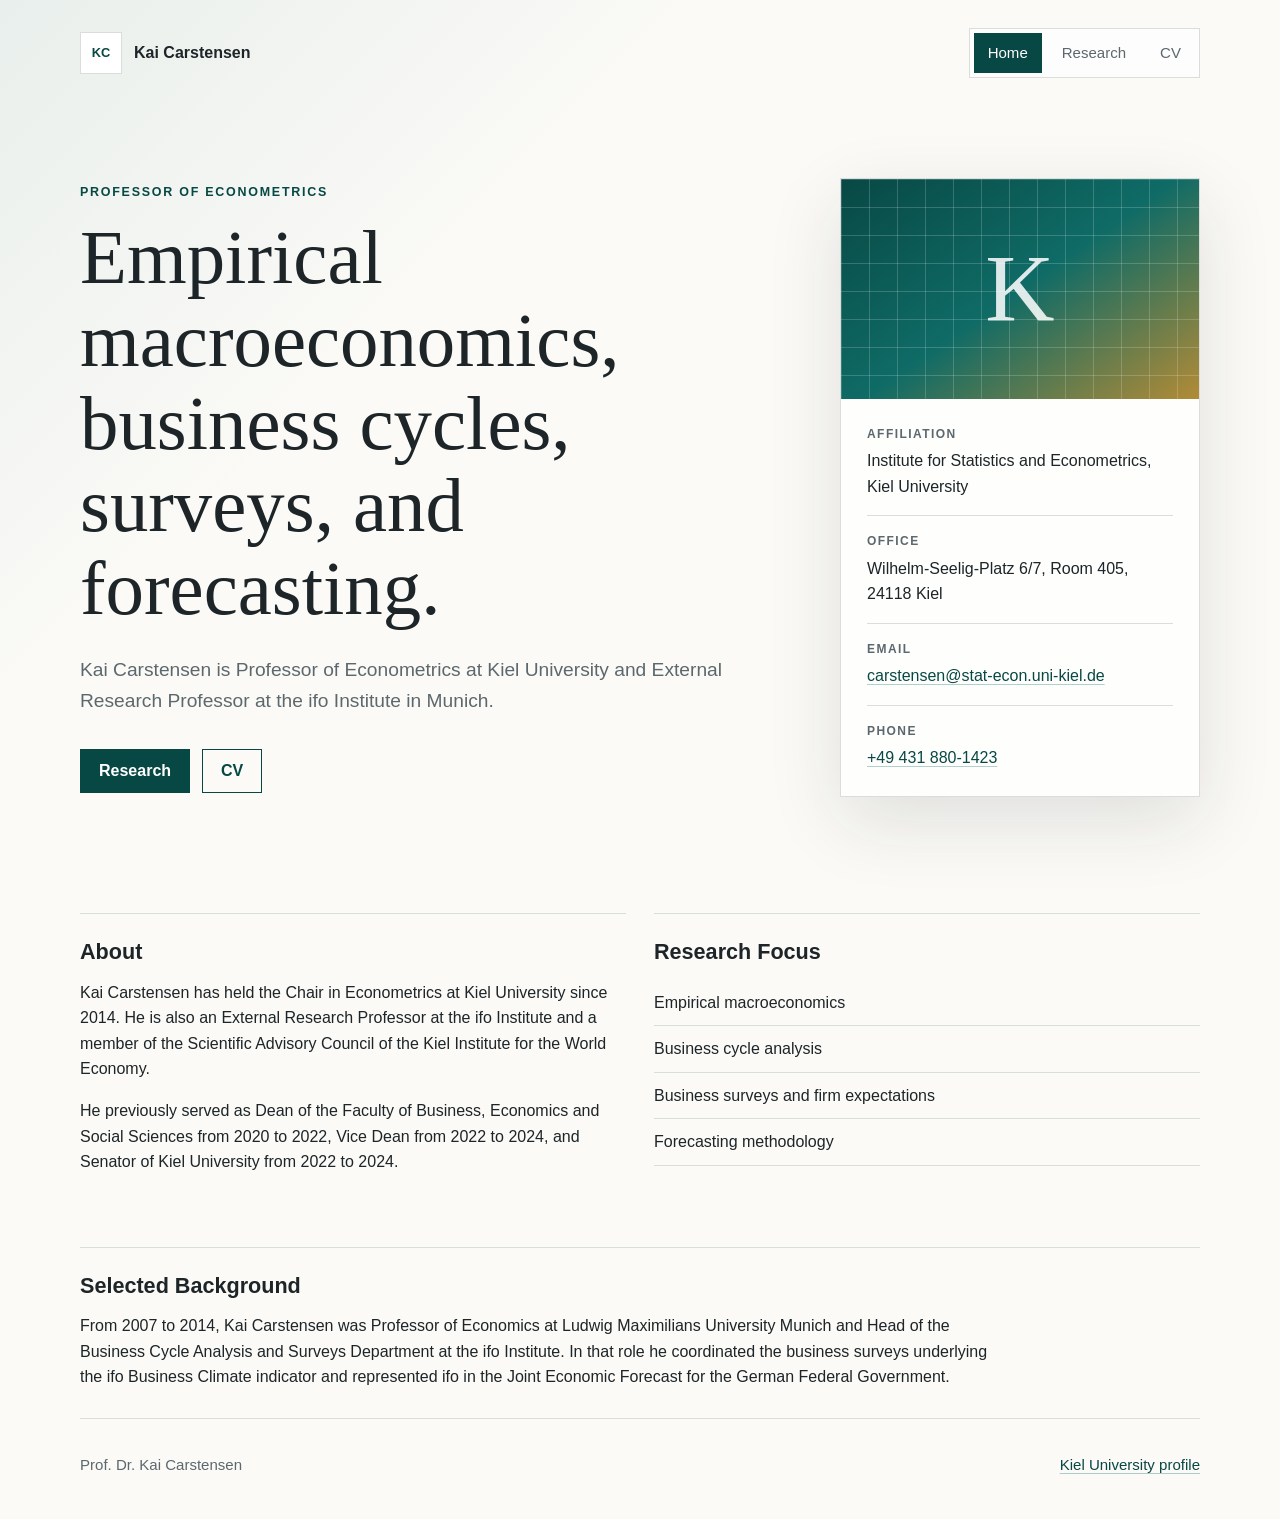
==== index.html @ f16e0e65 "Initial commit Initial website build" ====
<!doctype html>
<html lang="en">
  <head>
    <meta charset="utf-8">
    <meta name="viewport" content="width=device-width, initial-scale=1">
    <title>Kai Carstensen | Econometrics</title>
    <meta name="description" content="Personal academic website of Prof. Dr. Kai Carstensen, Professor of Econometrics at Kiel University.">
    <link rel="stylesheet" href="assets/styles.css">
  </head>
  <body class="page-home">
    <header class="site-header">
      <a class="brand" href="index.html" aria-label="Kai Carstensen home">
        <span class="brand-mark">KC</span>
        <span>Kai Carstensen</span>
      </a>
      <nav class="nav" aria-label="Primary navigation">
        <a class="active" href="index.html">Home</a>
        <a href="research.html">Research</a>
        <a href="cv.html">CV</a>
      </nav>
    </header>

    <main>
      <section class="hero">
        <div class="hero-copy">
          <p class="eyebrow">Professor of Econometrics</p>
          <h1>Empirical macroeconomics, business cycles, surveys, and forecasting.</h1>
          <p class="lead">Kai Carstensen is Professor of Econometrics at Kiel University and External Research Professor at the ifo Institute in Munich.</p>
          <div class="actions" aria-label="Key links">
            <a class="button" href="research.html">Research</a>
            <a class="button secondary" href="cv.html">CV</a>
          </div>
        </div>
        <aside class="profile-panel" aria-label="Contact information">
          <div class="portrait" aria-hidden="true">
            <span>K</span>
          </div>
          <dl>
            <div>
              <dt>Affiliation</dt>
              <dd>Institute for Statistics and Econometrics, Kiel University</dd>
            </div>
            <div>
              <dt>Office</dt>
              <dd>Wilhelm-Seelig-Platz 6/7, Room 405, 24118 Kiel</dd>
            </div>
            <div>
              <dt>Email</dt>
              <dd><a href="mailto:carstensen@stat-econ.uni-kiel.de">carstensen@stat-econ.uni-kiel.de</a></dd>
            </div>
            <div>
              <dt>Phone</dt>
              <dd><a href="tel:+494318801423">+49 431 880-1423</a></dd>
            </div>
          </dl>
        </aside>
      </section>

      <section class="section-grid">
        <article>
          <h2>About</h2>
          <p>Kai Carstensen has held the Chair in Econometrics at Kiel University since 2014. He is also an External Research Professor at the ifo Institute and a member of the Scientific Advisory Council of the Kiel Institute for the World Economy.</p>
          <p>He previously served as Dean of the Faculty of Business, Economics and Social Sciences from 2020 to 2022, Vice Dean from 2022 to 2024, and Senator of Kiel University from 2022 to 2024.</p>
        </article>
        <article>
          <h2>Research Focus</h2>
          <ul class="clean-list">
            <li>Empirical macroeconomics</li>
            <li>Business cycle analysis</li>
            <li>Business surveys and firm expectations</li>
            <li>Forecasting methodology</li>
          </ul>
        </article>
      </section>

      <section class="wide-section">
        <h2>Selected Background</h2>
        <p>From 2007 to 2014, Kai Carstensen was Professor of Economics at Ludwig Maximilians University Munich and Head of the Business Cycle Analysis and Surveys Department at the ifo Institute. In that role he coordinated the business surveys underlying the ifo Business Climate indicator and represented ifo in the Joint Economic Forecast for the German Federal Government.</p>
      </section>
    </main>

    <footer class="site-footer">
      <span>Prof. Dr. Kai Carstensen</span>
      <a href="https://www.stat-econ.uni-kiel.de/en/team/prof-dr-kai-carstensen">Kiel University profile</a>
    </footer>
  </body>
</html>
---- assets/styles.css ----
:root {
  --ink: #1d2528;
  --muted: #5c686d;
  --line: #d9dedc;
  --paper: #fbfaf7;
  --soft: #eef3ef;
  --accent: #0f6b66;
  --accent-dark: #084844;
  --gold: #b28b36;
  --white: #ffffff;
  --shadow: 0 24px 70px rgba(24, 34, 35, 0.12);
}

* {
  box-sizing: border-box;
}

html {
  font-size: 16px;
}

body {
  margin: 0;
  background:
    linear-gradient(135deg, rgba(15, 107, 102, 0.08), transparent 32rem),
    var(--paper);
  color: var(--ink);
  font-family: "Inter", "Segoe UI", Arial, sans-serif;
  line-height: 1.6;
}

a {
  color: var(--accent-dark);
  text-decoration-color: rgba(15, 107, 102, 0.32);
  text-underline-offset: 0.18em;
}

a:hover {
  color: var(--accent);
}

.site-header,
.site-footer,
main {
  width: min(1120px, calc(100% - 40px));
  margin: 0 auto;
}

.site-header {
  display: flex;
  align-items: center;
  justify-content: space-between;
  padding: 28px 0;
  gap: 24px;
}

.brand {
  display: inline-flex;
  align-items: center;
  gap: 12px;
  color: var(--ink);
  font-weight: 700;
  text-decoration: none;
}

.brand-mark {
  display: grid;
  place-items: center;
  width: 42px;
  height: 42px;
  border: 1px solid var(--line);
  background: var(--white);
  color: var(--accent-dark);
  font-size: 0.8rem;
  letter-spacing: 0;
}

.nav {
  display: flex;
  align-items: center;
  gap: 6px;
  padding: 4px;
  border: 1px solid var(--line);
  background: rgba(255, 255, 255, 0.72);
}

.nav a {
  padding: 8px 14px;
  color: var(--muted);
  font-size: 0.94rem;
  text-decoration: none;
}

.nav a.active,
.nav a:hover {
  background: var(--accent-dark);
  color: var(--white);
}

.hero {
  display: grid;
  grid-template-columns: minmax(0, 1fr) 360px;
  gap: 48px;
  align-items: center;
  min-height: calc(100vh - 190px);
  padding: 72px 0 88px;
}

.hero-copy {
  max-width: 720px;
}

.eyebrow {
  margin: 0 0 14px;
  color: var(--accent-dark);
  font-size: 0.78rem;
  font-weight: 800;
  letter-spacing: 0.14em;
  text-transform: uppercase;
}

h1,
h2 {
  margin: 0;
  line-height: 1.08;
  letter-spacing: 0;
}

h1 {
  max-width: 850px;
  font-family: Georgia, "Times New Roman", serif;
  font-size: clamp(2.55rem, 6vw, 5.65rem);
  font-weight: 500;
}

h2 {
  font-size: 1.35rem;
  margin-bottom: 16px;
}

p {
  margin: 0 0 16px;
}

.lead {
  max-width: 690px;
  margin-top: 24px;
  color: var(--muted);
  font-size: 1.2rem;
}

.lead.compact {
  font-size: 1.05rem;
}

.actions {
  display: flex;
  flex-wrap: wrap;
  gap: 12px;
  margin-top: 32px;
}

.button {
  display: inline-flex;
  align-items: center;
  min-height: 44px;
  padding: 0 18px;
  border: 1px solid var(--accent-dark);
  background: var(--accent-dark);
  color: var(--white);
  font-weight: 700;
  text-decoration: none;
}

.button.secondary {
  background: transparent;
  color: var(--accent-dark);
}

.profile-panel {
  border: 1px solid var(--line);
  background: rgba(255, 255, 255, 0.82);
  box-shadow: var(--shadow);
}

.portrait {
  display: grid;
  place-items: center;
  min-height: 220px;
  background:
    linear-gradient(90deg, rgba(255,255,255,0.18) 1px, transparent 1px),
    linear-gradient(rgba(255,255,255,0.18) 1px, transparent 1px),
    linear-gradient(145deg, var(--accent-dark), var(--accent), var(--gold));
  background-size: 28px 28px, 28px 28px, auto;
  color: rgba(255, 255, 255, 0.86);
  font-family: Georgia, "Times New Roman", serif;
  font-size: 6rem;
}

.profile-panel dl {
  margin: 0;
  padding: 26px;
}

.profile-panel div + div {
  border-top: 1px solid var(--line);
  margin-top: 16px;
  padding-top: 16px;
}

dt {
  color: var(--muted);
  font-size: 0.75rem;
  font-weight: 800;
  letter-spacing: 0.12em;
  text-transform: uppercase;
}

dd {
  margin: 4px 0 0;
}

.section-grid {
  display: grid;
  grid-template-columns: repeat(2, minmax(0, 1fr));
  gap: 28px;
  padding: 28px 0;
}

.section-grid article,
.wide-section,
.timeline article {
  border-top: 1px solid var(--line);
  padding-top: 26px;
}

.wide-section {
  margin: 28px 0;
}

.wide-section p {
  max-width: 920px;
}

.page-title {
  padding: 76px 0 44px;
}

.page-title h1 {
  font-size: clamp(2.25rem, 5vw, 4.6rem);
}

.clean-list,
.timeline ul {
  margin: 0;
  padding: 0;
  list-style: none;
}

.clean-list li,
.timeline li {
  padding: 10px 0;
  border-bottom: 1px solid var(--line);
}

.paper-list {
  display: grid;
  gap: 16px;
  margin: 0;
  padding-left: 1.2rem;
}

.paper-list li::marker {
  color: var(--accent);
  font-weight: 800;
}

.timeline {
  display: grid;
  gap: 30px;
  padding-bottom: 54px;
}

.timeline strong {
  color: var(--accent-dark);
}

.site-footer {
  display: flex;
  justify-content: space-between;
  gap: 18px;
  padding: 34px 0 42px;
  border-top: 1px solid var(--line);
  color: var(--muted);
  font-size: 0.94rem;
}

@media (max-width: 820px) {
  .site-header,
  .site-footer {
    align-items: flex-start;
    flex-direction: column;
  }

  .nav {
    width: 100%;
    justify-content: space-between;
  }

  .nav a {
    flex: 1;
    text-align: center;
  }

  .hero,
  .section-grid {
    grid-template-columns: 1fr;
  }

  .hero {
    min-height: auto;
    padding: 42px 0 64px;
  }

  .profile-panel {
    max-width: 460px;
  }
}

@media (max-width: 520px) {
  .site-header,
  .site-footer,
  main {
    width: min(100% - 28px, 1120px);
  }

  .brand {
    font-size: 0.96rem;
  }

  .nav a {
    padding: 8px 9px;
    font-size: 0.86rem;
  }

  h1 {
    font-size: 2.45rem;
  }

  .lead {
    font-size: 1.05rem;
  }
}
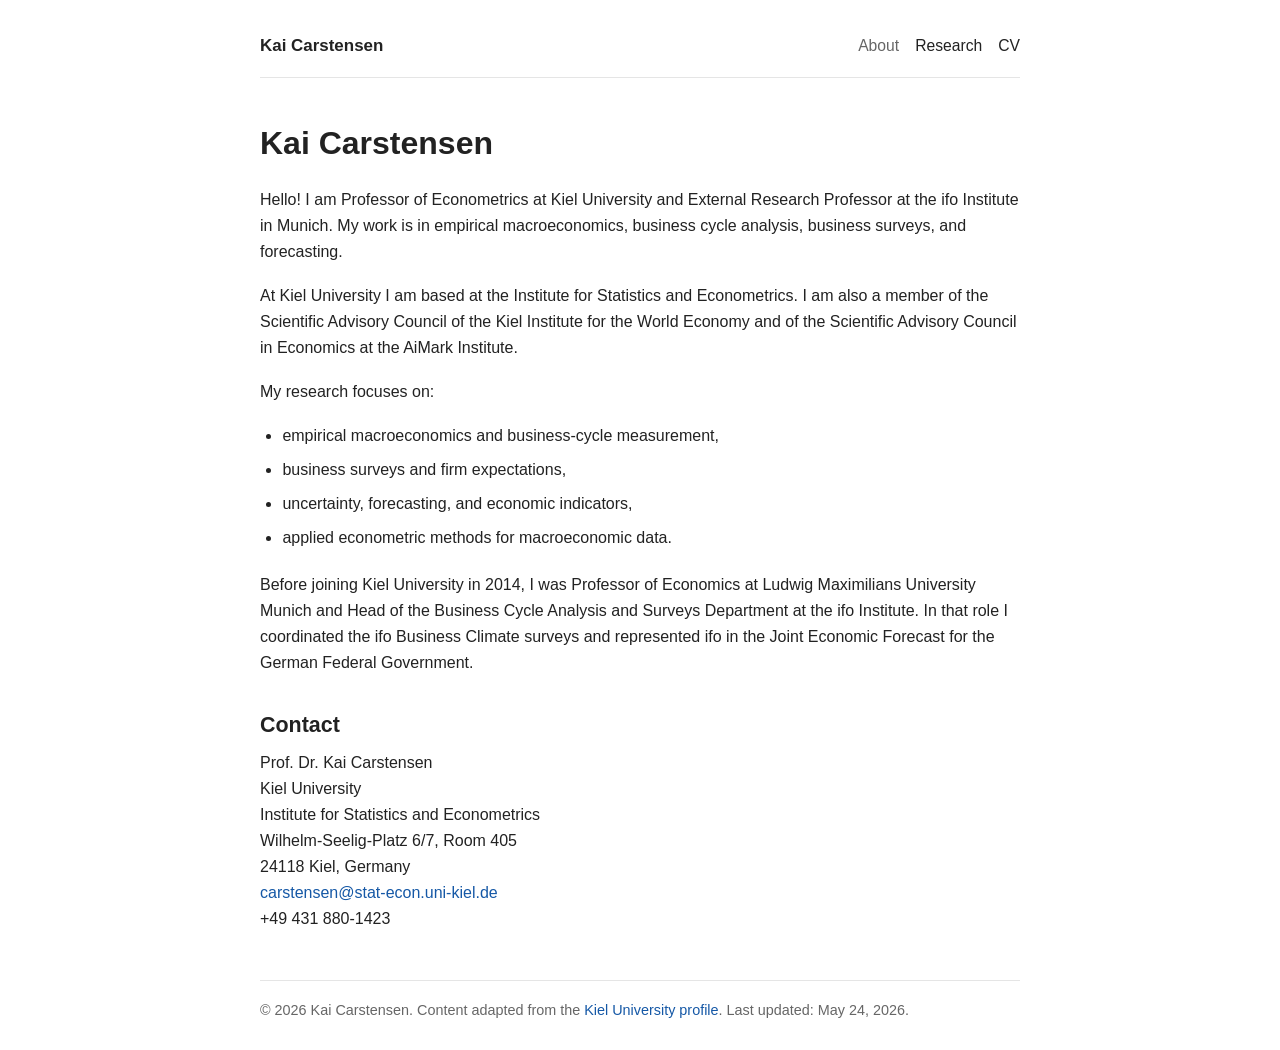
==== commit 30825b53: "Updated layout" ====
--- a/index.html
+++ b/index.html
@@ -3,85 +3,56 @@
   <head>
     <meta charset="utf-8">
     <meta name="viewport" content="width=device-width, initial-scale=1">
-    <title>Kai Carstensen | Econometrics</title>
+    <title>About - Kai Carstensen</title>
     <meta name="description" content="Personal academic website of Prof. Dr. Kai Carstensen, Professor of Econometrics at Kiel University.">
     <link rel="stylesheet" href="assets/styles.css">
   </head>
-  <body class="page-home">
-    <header class="site-header">
-      <a class="brand" href="index.html" aria-label="Kai Carstensen home">
-        <span class="brand-mark">KC</span>
-        <span>Kai Carstensen</span>
-      </a>
-      <nav class="nav" aria-label="Primary navigation">
-        <a class="active" href="index.html">Home</a>
-        <a href="research.html">Research</a>
-        <a href="cv.html">CV</a>
-      </nav>
-    </header>
+  <body>
+    <div class="page">
+      <header class="site-header">
+        <a class="site-title" href="index.html">Kai Carstensen</a>
+        <nav aria-label="Primary navigation">
+          <a class="active" href="index.html">About</a>
+          <a href="research.html">Research</a>
+          <a href="cv.html">CV</a>
+        </nav>
+      </header>
 
-    <main>
-      <section class="hero">
-        <div class="hero-copy">
-          <p class="eyebrow">Professor of Econometrics</p>
-          <h1>Empirical macroeconomics, business cycles, surveys, and forecasting.</h1>
-          <p class="lead">Kai Carstensen is Professor of Econometrics at Kiel University and External Research Professor at the ifo Institute in Munich.</p>
-          <div class="actions" aria-label="Key links">
-            <a class="button" href="research.html">Research</a>
-            <a class="button secondary" href="cv.html">CV</a>
-          </div>
-        </div>
-        <aside class="profile-panel" aria-label="Contact information">
-          <div class="portrait" aria-hidden="true">
-            <span>K</span>
-          </div>
-          <dl>
-            <div>
-              <dt>Affiliation</dt>
-              <dd>Institute for Statistics and Econometrics, Kiel University</dd>
-            </div>
-            <div>
-              <dt>Office</dt>
-              <dd>Wilhelm-Seelig-Platz 6/7, Room 405, 24118 Kiel</dd>
-            </div>
-            <div>
-              <dt>Email</dt>
-              <dd><a href="mailto:carstensen@stat-econ.uni-kiel.de">carstensen@stat-econ.uni-kiel.de</a></dd>
-            </div>
-            <div>
-              <dt>Phone</dt>
-              <dd><a href="tel:+494318801423">+49 431 880-1423</a></dd>
-            </div>
-          </dl>
-        </aside>
-      </section>
+      <main>
+        <h1>Kai Carstensen</h1>
 
-      <section class="section-grid">
-        <article>
-          <h2>About</h2>
-          <p>Kai Carstensen has held the Chair in Econometrics at Kiel University since 2014. He is also an External Research Professor at the ifo Institute and a member of the Scientific Advisory Council of the Kiel Institute for the World Economy.</p>
-          <p>He previously served as Dean of the Faculty of Business, Economics and Social Sciences from 2020 to 2022, Vice Dean from 2022 to 2024, and Senator of Kiel University from 2022 to 2024.</p>
-        </article>
-        <article>
-          <h2>Research Focus</h2>
-          <ul class="clean-list">
-            <li>Empirical macroeconomics</li>
-            <li>Business cycle analysis</li>
-            <li>Business surveys and firm expectations</li>
-            <li>Forecasting methodology</li>
-          </ul>
-        </article>
-      </section>
+        <p>Hello! I am Professor of Econometrics at Kiel University and External Research Professor at the ifo Institute in Munich. My work is in empirical macroeconomics, business cycle analysis, business surveys, and forecasting.</p>
 
-      <section class="wide-section">
-        <h2>Selected Background</h2>
-        <p>From 2007 to 2014, Kai Carstensen was Professor of Economics at Ludwig Maximilians University Munich and Head of the Business Cycle Analysis and Surveys Department at the ifo Institute. In that role he coordinated the business surveys underlying the ifo Business Climate indicator and represented ifo in the Joint Economic Forecast for the German Federal Government.</p>
-      </section>
-    </main>
+        <p>At Kiel University I am based at the Institute for Statistics and Econometrics. I am also a member of the Scientific Advisory Council of the Kiel Institute for the World Economy and of the Scientific Advisory Council in Economics at the AiMark Institute.</p>
 
-    <footer class="site-footer">
-      <span>Prof. Dr. Kai Carstensen</span>
-      <a href="https://www.stat-econ.uni-kiel.de/en/team/prof-dr-kai-carstensen">Kiel University profile</a>
-    </footer>
+        <p>My research focuses on:</p>
+
+        <ul>
+          <li>empirical macroeconomics and business-cycle measurement,</li>
+          <li>business surveys and firm expectations,</li>
+          <li>uncertainty, forecasting, and economic indicators,</li>
+          <li>applied econometric methods for macroeconomic data.</li>
+        </ul>
+
+        <p>Before joining Kiel University in 2014, I was Professor of Economics at Ludwig Maximilians University Munich and Head of the Business Cycle Analysis and Surveys Department at the ifo Institute. In that role I coordinated the ifo Business Climate surveys and represented ifo in the Joint Economic Forecast for the German Federal Government.</p>
+
+        <section class="contact">
+          <h2>Contact</h2>
+          <p>
+            Prof. Dr. Kai Carstensen<br>
+            Kiel University<br>
+            Institute for Statistics and Econometrics<br>
+            Wilhelm-Seelig-Platz 6/7, Room 405<br>
+            24118 Kiel, Germany<br>
+            <a href="mailto:carstensen@stat-econ.uni-kiel.de">carstensen@stat-econ.uni-kiel.de</a><br>
+            +49 431 880-1423
+          </p>
+        </section>
+      </main>
+
+      <footer>
+        <p>&copy; 2026 Kai Carstensen. Content adapted from the <a href="https://www.stat-econ.uni-kiel.de/de/mitarbeiterinnen-und-mitarbeiter/k-carstensen">Kiel University profile</a>. Last updated: May 24, 2026.</p>
+      </footer>
+    </div>
   </body>
 </html>
--- a/assets/styles.css
+++ b/assets/styles.css
@@ -1,14 +1,9 @@
 :root {
-  --ink: #1d2528;
-  --muted: #5c686d;
-  --line: #d9dedc;
-  --paper: #fbfaf7;
-  --soft: #eef3ef;
-  --accent: #0f6b66;
-  --accent-dark: #084844;
-  --gold: #b28b36;
-  --white: #ffffff;
-  --shadow: 0 24px 70px rgba(24, 34, 35, 0.12);
+  --text: #222;
+  --muted: #666;
+  --link: #1558a6;
+  --rule: #e5e5e5;
+  --background: #fff;
 }
 
 * {
@@ -21,333 +16,127 @@
 
 body {
   margin: 0;
-  background:
-    linear-gradient(135deg, rgba(15, 107, 102, 0.08), transparent 32rem),
-    var(--paper);
-  color: var(--ink);
-  font-family: "Inter", "Segoe UI", Arial, sans-serif;
-  line-height: 1.6;
+  background: var(--background);
+  color: var(--text);
+  font-family: -apple-system, BlinkMacSystemFont, "Segoe UI", Helvetica, Arial, sans-serif;
+  line-height: 1.62;
 }
 
-a {
-  color: var(--accent-dark);
-  text-decoration-color: rgba(15, 107, 102, 0.32);
-  text-underline-offset: 0.18em;
-}
-
-a:hover {
-  color: var(--accent);
-}
-
-.site-header,
-.site-footer,
-main {
-  width: min(1120px, calc(100% - 40px));
+.page {
+  width: min(760px, calc(100% - 40px));
   margin: 0 auto;
+  padding: 32px 0 28px;
 }
 
 .site-header {
   display: flex;
-  align-items: center;
+  align-items: baseline;
   justify-content: space-between;
-  padding: 28px 0;
-  gap: 24px;
+  gap: 20px;
+  margin-bottom: 46px;
+  padding-bottom: 18px;
+  border-bottom: 1px solid var(--rule);
 }
 
-.brand {
-  display: inline-flex;
-  align-items: center;
-  gap: 12px;
-  color: var(--ink);
-  font-weight: 700;
+.site-title {
+  color: var(--text);
+  font-size: 1.06rem;
+  font-weight: 600;
   text-decoration: none;
 }
 
-.brand-mark {
-  display: grid;
-  place-items: center;
-  width: 42px;
-  height: 42px;
-  border: 1px solid var(--line);
-  background: var(--white);
-  color: var(--accent-dark);
-  font-size: 0.8rem;
-  letter-spacing: 0;
+nav {
+  display: flex;
+  gap: 16px;
+  font-size: 0.98rem;
 }
 
-.nav {
-  display: flex;
-  align-items: center;
-  gap: 6px;
-  padding: 4px;
-  border: 1px solid var(--line);
-  background: rgba(255, 255, 255, 0.72);
-}
-
-.nav a {
-  padding: 8px 14px;
-  color: var(--muted);
-  font-size: 0.94rem;
+a {
+  color: var(--link);
   text-decoration: none;
 }
 
-.nav a.active,
-.nav a:hover {
-  background: var(--accent-dark);
-  color: var(--white);
+a:hover,
+a:focus {
+  text-decoration: underline;
+  text-underline-offset: 0.16em;
 }
 
-.hero {
-  display: grid;
-  grid-template-columns: minmax(0, 1fr) 360px;
-  gap: 48px;
-  align-items: center;
-  min-height: calc(100vh - 190px);
-  padding: 72px 0 88px;
+nav a {
+  color: var(--text);
 }
 
-.hero-copy {
-  max-width: 720px;
-}
-
-.eyebrow {
-  margin: 0 0 14px;
-  color: var(--accent-dark);
-  font-size: 0.78rem;
-  font-weight: 800;
-  letter-spacing: 0.14em;
-  text-transform: uppercase;
+nav a.active {
+  color: var(--muted);
 }
 
 h1,
 h2 {
-  margin: 0;
-  line-height: 1.08;
-  letter-spacing: 0;
+  line-height: 1.22;
+  font-weight: 600;
 }
 
 h1 {
-  max-width: 850px;
-  font-family: Georgia, "Times New Roman", serif;
-  font-size: clamp(2.55rem, 6vw, 5.65rem);
-  font-weight: 500;
+  margin: 0 0 24px;
+  font-size: 2rem;
 }
 
 h2 {
-  font-size: 1.35rem;
-  margin-bottom: 16px;
+  margin: 34px 0 12px;
+  font-size: 1.34rem;
 }
 
 p {
-  margin: 0 0 16px;
+  margin: 0 0 18px;
 }
 
-.lead {
-  max-width: 690px;
-  margin-top: 24px;
-  color: var(--muted);
-  font-size: 1.2rem;
+ul {
+  margin: 0 0 22px 1.4rem;
+  padding: 0;
 }
 
-.lead.compact {
-  font-size: 1.05rem;
+li {
+  margin: 0 0 8px;
 }
 
-.actions {
-  display: flex;
-  flex-wrap: wrap;
-  gap: 12px;
-  margin-top: 32px;
+.publication-list li {
+  margin-bottom: 13px;
 }
 
-.button {
-  display: inline-flex;
-  align-items: center;
-  min-height: 44px;
-  padding: 0 18px;
-  border: 1px solid var(--accent-dark);
-  background: var(--accent-dark);
-  color: var(--white);
-  font-weight: 700;
-  text-decoration: none;
+.contact {
+  margin-top: 36px;
 }
 
-.button.secondary {
-  background: transparent;
-  color: var(--accent-dark);
+footer {
+  margin-top: 48px;
+  padding-top: 18px;
+  border-top: 1px solid var(--rule);
+  color: var(--muted);
+  font-size: 0.9rem;
 }
 
-.profile-panel {
-  border: 1px solid var(--line);
-  background: rgba(255, 255, 255, 0.82);
-  box-shadow: var(--shadow);
+footer p {
+  margin-bottom: 0;
 }
 
-.portrait {
-  display: grid;
-  place-items: center;
-  min-height: 220px;
-  background:
-    linear-gradient(90deg, rgba(255,255,255,0.18) 1px, transparent 1px),
-    linear-gradient(rgba(255,255,255,0.18) 1px, transparent 1px),
-    linear-gradient(145deg, var(--accent-dark), var(--accent), var(--gold));
-  background-size: 28px 28px, 28px 28px, auto;
-  color: rgba(255, 255, 255, 0.86);
-  font-family: Georgia, "Times New Roman", serif;
-  font-size: 6rem;
-}
+@media (max-width: 560px) {
+  .page {
+    width: min(100% - 28px, 760px);
+    padding-top: 22px;
+  }
 
-.profile-panel dl {
-  margin: 0;
-  padding: 26px;
-}
-
-.profile-panel div + div {
-  border-top: 1px solid var(--line);
-  margin-top: 16px;
-  padding-top: 16px;
-}
-
-dt {
-  color: var(--muted);
-  font-size: 0.75rem;
-  font-weight: 800;
-  letter-spacing: 0.12em;
-  text-transform: uppercase;
-}
-
-dd {
-  margin: 4px 0 0;
-}
-
-.section-grid {
-  display: grid;
-  grid-template-columns: repeat(2, minmax(0, 1fr));
-  gap: 28px;
-  padding: 28px 0;
-}
-
-.section-grid article,
-.wide-section,
-.timeline article {
-  border-top: 1px solid var(--line);
-  padding-top: 26px;
-}
-
-.wide-section {
-  margin: 28px 0;
-}
-
-.wide-section p {
-  max-width: 920px;
-}
-
-.page-title {
-  padding: 76px 0 44px;
-}
-
-.page-title h1 {
-  font-size: clamp(2.25rem, 5vw, 4.6rem);
-}
-
-.clean-list,
-.timeline ul {
-  margin: 0;
-  padding: 0;
-  list-style: none;
-}
-
-.clean-list li,
-.timeline li {
-  padding: 10px 0;
-  border-bottom: 1px solid var(--line);
-}
-
-.paper-list {
-  display: grid;
-  gap: 16px;
-  margin: 0;
-  padding-left: 1.2rem;
-}
-
-.paper-list li::marker {
-  color: var(--accent);
-  font-weight: 800;
-}
-
-.timeline {
-  display: grid;
-  gap: 30px;
-  padding-bottom: 54px;
-}
-
-.timeline strong {
-  color: var(--accent-dark);
-}
-
-.site-footer {
-  display: flex;
-  justify-content: space-between;
-  gap: 18px;
-  padding: 34px 0 42px;
-  border-top: 1px solid var(--line);
-  color: var(--muted);
-  font-size: 0.94rem;
-}
-
-@media (max-width: 820px) {
-  .site-header,
-  .site-footer {
+  .site-header {
     align-items: flex-start;
     flex-direction: column;
+    gap: 8px;
+    margin-bottom: 34px;
   }
 
-  .nav {
-    width: 100%;
-    justify-content: space-between;
-  }
-
-  .nav a {
-    flex: 1;
-    text-align: center;
-  }
-
-  .hero,
-  .section-grid {
-    grid-template-columns: 1fr;
-  }
-
-  .hero {
-    min-height: auto;
-    padding: 42px 0 64px;
-  }
-
-  .profile-panel {
-    max-width: 460px;
-  }
-}
-
-@media (max-width: 520px) {
-  .site-header,
-  .site-footer,
-  main {
-    width: min(100% - 28px, 1120px);
-  }
-
-  .brand {
-    font-size: 0.96rem;
-  }
-
-  .nav a {
-    padding: 8px 9px;
-    font-size: 0.86rem;
+  nav {
+    gap: 14px;
   }
 
   h1 {
-    font-size: 2.45rem;
-  }
-
-  .lead {
-    font-size: 1.05rem;
+    font-size: 1.75rem;
   }
 }
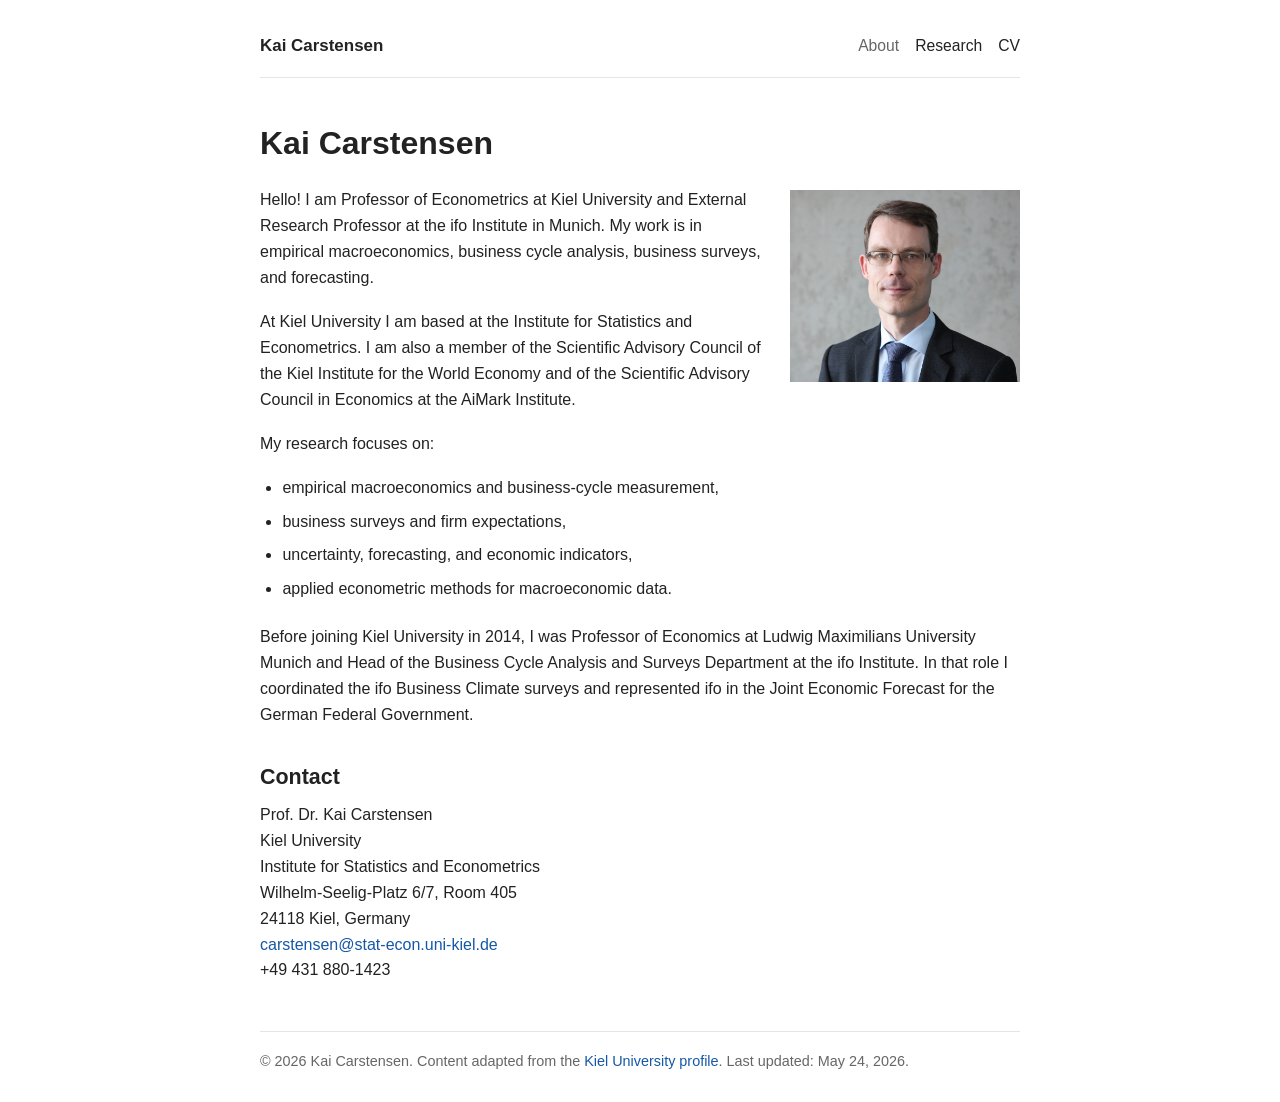
==== commit f50cf12d: "Photo added" ====
--- a/index.html
+++ b/index.html
@@ -20,6 +20,10 @@
 
       <main>
         <h1>Kai Carstensen</h1>
+
+        <figure class="portrait">
+          <img src="data/Foto2_Kai.jpg" alt="Kai Carstensen">
+        </figure>
 
         <p>Hello! I am Professor of Econometrics at Kiel University and External Research Professor at the ifo Institute in Munich. My work is in empirical macroeconomics, business cycle analysis, business surveys, and forecasting.</p>
 
--- a/assets/styles.css
+++ b/assets/styles.css
@@ -90,6 +90,18 @@
   margin: 0 0 18px;
 }
 
+.portrait {
+  float: right;
+  width: min(34%, 230px);
+  margin: 3px 0 18px 28px;
+}
+
+.portrait img {
+  display: block;
+  width: 100%;
+  height: auto;
+}
+
 ul {
   margin: 0 0 22px 1.4rem;
   padding: 0;
@@ -139,4 +151,11 @@
   h1 {
     font-size: 1.75rem;
   }
+
+  .portrait {
+    float: none;
+    width: 100%;
+    max-width: 320px;
+    margin: 0 0 22px;
+  }
 }
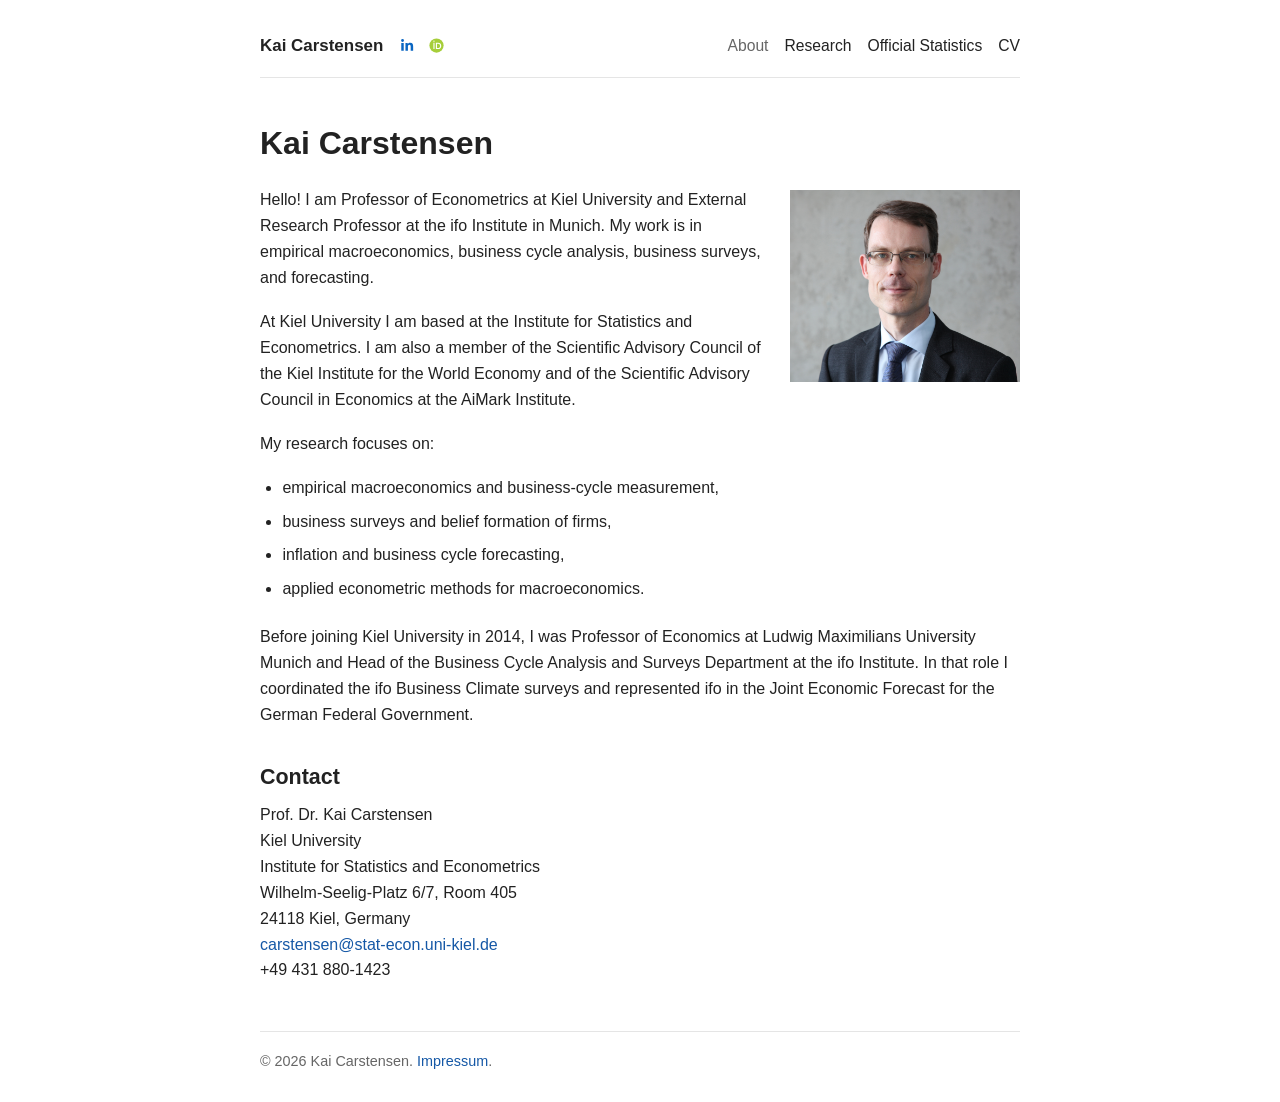
==== commit 013b797b: "Update2026-05-24 added Impressum and Official Statistics" ====
--- a/index.html
+++ b/index.html
@@ -10,10 +10,26 @@
   <body>
     <div class="page">
       <header class="site-header">
-        <a class="site-title" href="index.html">Kai Carstensen</a>
+        <div class="title-row">
+          <a class="site-title" href="index.html">Kai Carstensen</a>
+          <div class="profile-links" aria-label="Profile links">
+            <a href="https://www.linkedin.com/in/kai-carstensen-1a3b3693" aria-label="LinkedIn profile">
+              <svg viewBox="0 0 24 24" aria-hidden="true" focusable="false">
+                <path d="M5.4 8.8h3.1v9.9H5.4V8.8Zm1.6-4.9a1.8 1.8 0 1 1 0 3.6 1.8 1.8 0 0 1 0-3.6Zm3.5 4.9h3v1.4h.1c.4-.8 1.5-1.7 3-1.7 3.2 0 3.8 2.1 3.8 4.8v5.4h-3.1v-4.8c0-1.2 0-2.7-1.6-2.7s-1.9 1.3-1.9 2.6v4.9h-3.1V8.8Z"/>
+              </svg>
+            </a>
+            <a href="https://orcid.org/0000-0002-8820-9997" aria-label="ORCID profile">
+              <svg viewBox="0 0 24 24" aria-hidden="true" focusable="false">
+                <circle cx="12" cy="12" r="9"/>
+                <path d="M8.1 8.5v8h1.4v-8H8.1Zm-.1-2a.8.8 0 1 0 1.6 0 .8.8 0 0 0-1.6 0Zm3.2 2v8h2.8c2.4 0 4-1.6 4-4s-1.6-4-4-4h-2.8Zm1.4 1.3h1.3c1.6 0 2.6 1 2.6 2.7s-1 2.7-2.6 2.7h-1.3V9.8Z" class="orcid-mark"/>
+              </svg>
+            </a>
+          </div>
+        </div>
         <nav aria-label="Primary navigation">
           <a class="active" href="index.html">About</a>
           <a href="research.html">Research</a>
+          <a href="official-statistics.html">Official Statistics</a>
           <a href="cv.html">CV</a>
         </nav>
       </header>
@@ -33,9 +49,9 @@
 
         <ul>
           <li>empirical macroeconomics and business-cycle measurement,</li>
-          <li>business surveys and firm expectations,</li>
-          <li>uncertainty, forecasting, and economic indicators,</li>
-          <li>applied econometric methods for macroeconomic data.</li>
+          <li>business surveys and belief formation of firms,</li>
+          <li>inflation and business cycle forecasting,</li>
+          <li>applied econometric methods for macroeconomics.</li>
         </ul>
 
         <p>Before joining Kiel University in 2014, I was Professor of Economics at Ludwig Maximilians University Munich and Head of the Business Cycle Analysis and Surveys Department at the ifo Institute. In that role I coordinated the ifo Business Climate surveys and represented ifo in the Joint Economic Forecast for the German Federal Government.</p>
@@ -55,7 +71,7 @@
       </main>
 
       <footer>
-        <p>&copy; 2026 Kai Carstensen. Content adapted from the <a href="https://www.stat-econ.uni-kiel.de/de/mitarbeiterinnen-und-mitarbeiter/k-carstensen">Kiel University profile</a>. Last updated: May 24, 2026.</p>
+        <p>&copy; 2026 Kai Carstensen. <a href="impressum.html">Impressum</a>.</p>
       </footer>
     </div>
   </body>
--- a/assets/styles.css
+++ b/assets/styles.css
@@ -45,8 +45,54 @@
   text-decoration: none;
 }
 
+.title-row {
+  display: inline-flex;
+  align-items: center;
+  gap: 12px;
+}
+
+.profile-links {
+  display: inline-flex;
+  align-items: center;
+  gap: 8px;
+}
+
+.profile-links a {
+  display: inline-grid;
+  place-items: center;
+  width: 22px;
+  height: 22px;
+  color: var(--text);
+}
+
+.profile-links a[href*="linkedin.com"] {
+  color: #0a66c2;
+}
+
+.profile-links a[href*="orcid.org"] {
+  color: #a6ce39;
+}
+
+.profile-links a:hover,
+.profile-links a:focus {
+  opacity: 0.78;
+  text-decoration: none;
+}
+
+.profile-links svg {
+  display: block;
+  width: 19px;
+  height: 19px;
+  fill: currentColor;
+}
+
+.profile-links .orcid-mark {
+  fill: var(--background);
+}
+
 nav {
   display: flex;
+  flex-wrap: wrap;
   gap: 16px;
   font-size: 0.98rem;
 }
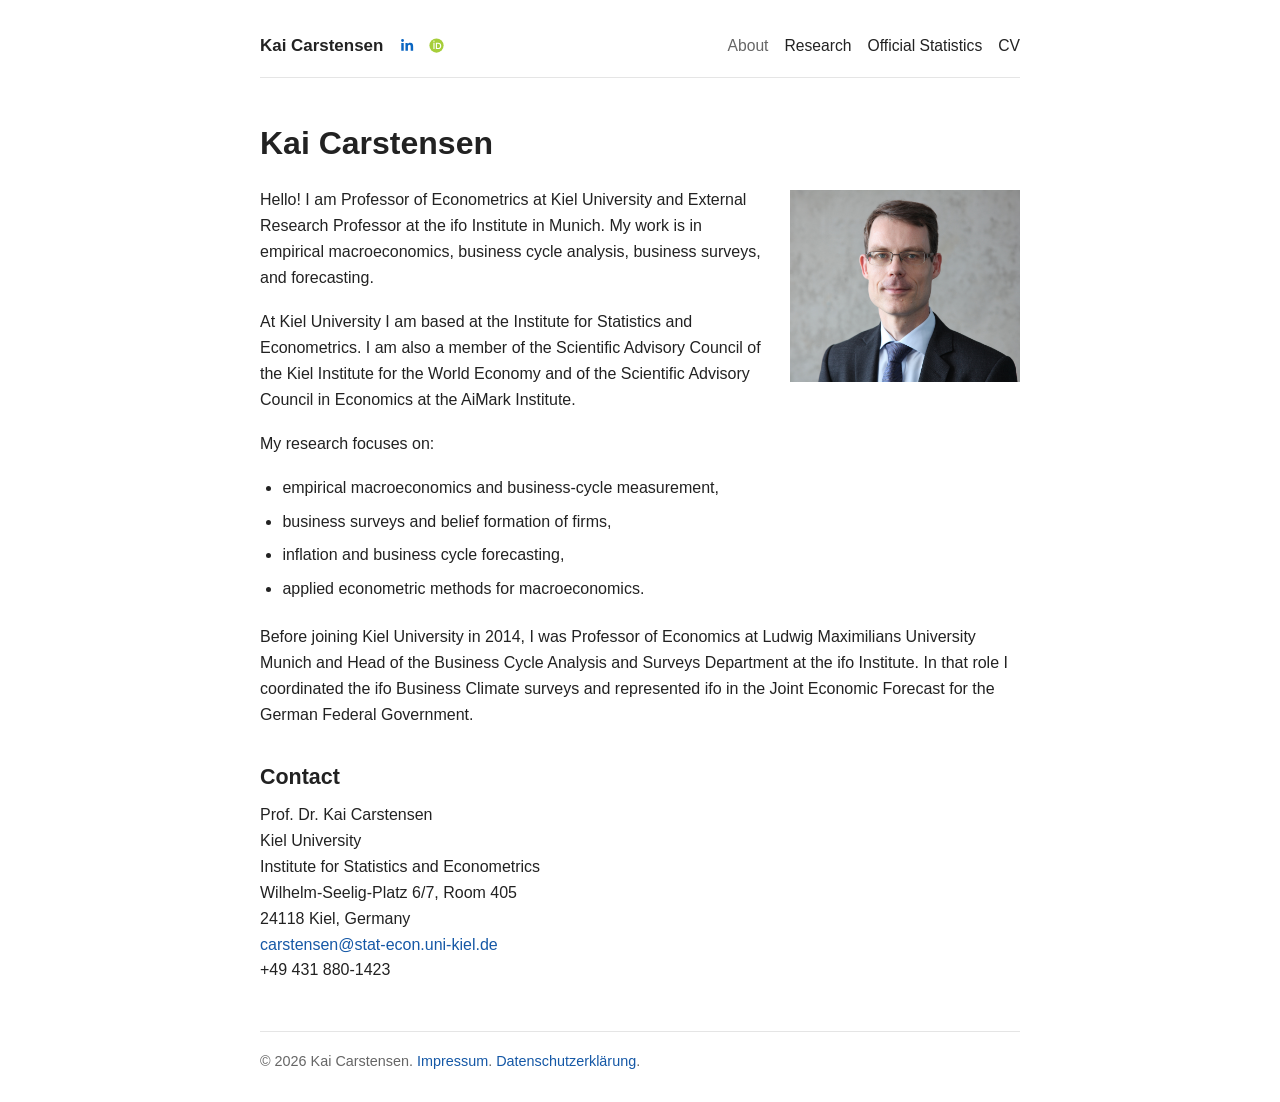
==== commit f2211031: "DSGVO-optimiert" ====
--- a/index.html
+++ b/index.html
@@ -71,7 +71,7 @@
       </main>
 
       <footer>
-        <p>&copy; 2026 Kai Carstensen. <a href="impressum.html">Impressum</a>.</p>
+        <p>&copy; 2026 Kai Carstensen. <a href="impressum.html">Impressum</a>. <a href="datenschutz.html">Datenschutzerklärung</a>.</p>
       </footer>
     </div>
   </body>
